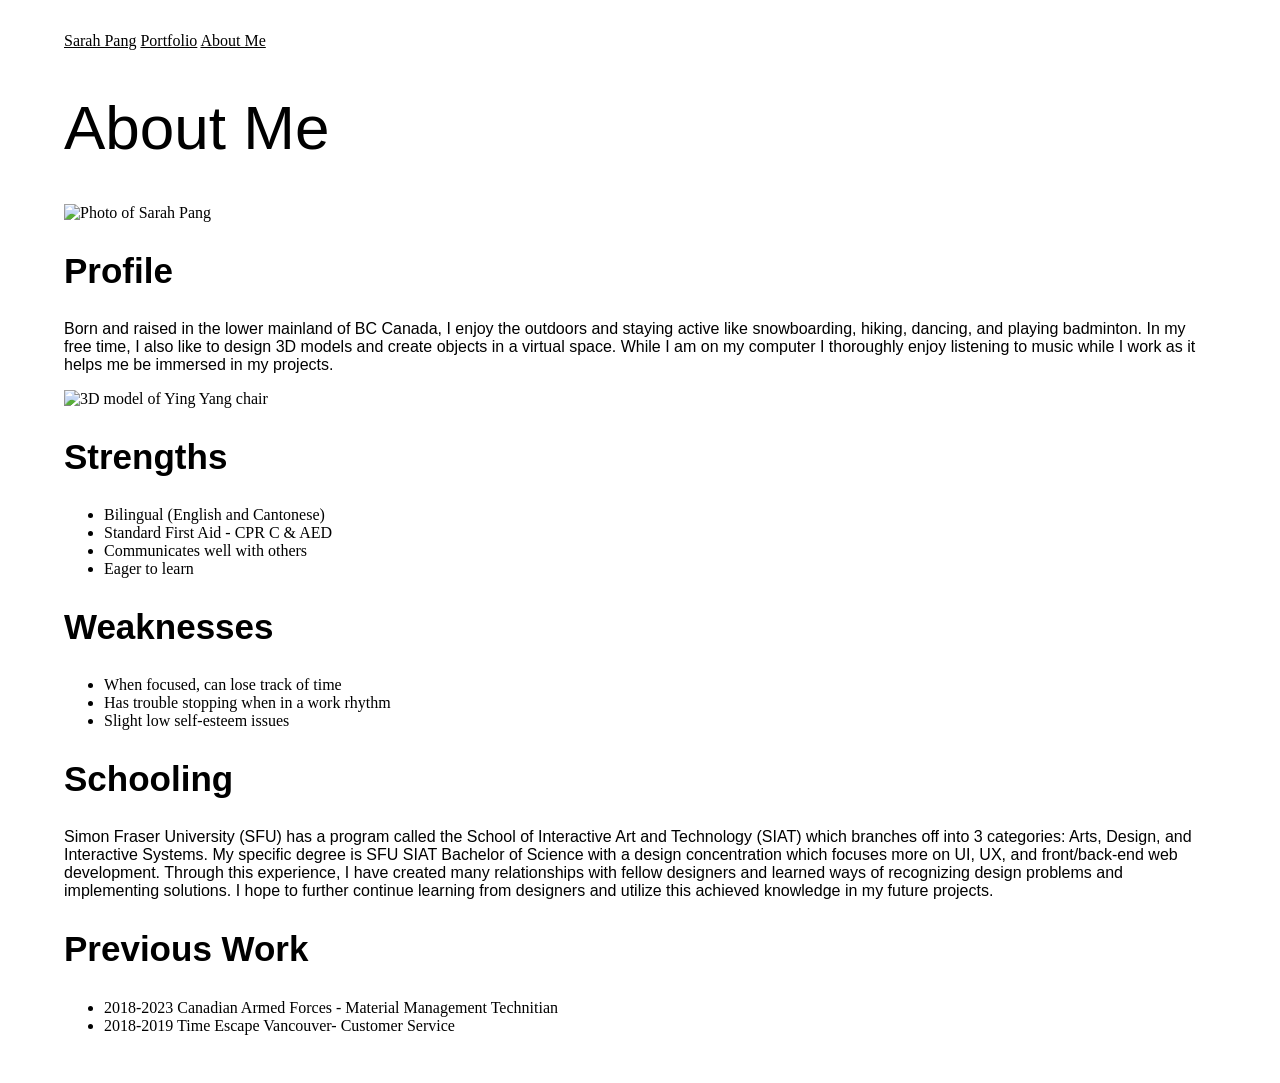
==== about.html @ 7519f3f8 "Add other html" ====
<!DOCTYPE HTML>
<html style="font-size: 16px;" lang="en">
    <head>
        <meta charset="utf-8">
        <meta name="viewport" content="width=device-width, initial-scale=1">
        <meta name="description" content="This is the landing page of Sarah Pang's portfolio.">

        <title>SP About</title>

        <link rel="stylesheet" href="css/main.css">
        <link rel="stylesheet" href="css/grids.css"> 
        <link rel="stylesheet" href="css/font.css">
    </head>

    <body>
        <header>
            <nav>
                <a href="index.html">Sarah Pang</a>
                <a href="portfolio.html">Portfolio</a>
                <a href="about.html">About Me</a>
            </nav>
        </header>

        <h1>About Me</h1>

        <img src="img/About/Sarah.jpg" alt="Photo of Sarah Pang">
        
        <h2>Profile</h2>
        <p>Born and raised in the lower mainland of BC Canada, I enjoy the outdoors and staying active like snowboarding, hiking, dancing, and playing badminton. In my free time, I also like to design 3D models and create objects in a virtual space. While I am on my computer I thoroughly enjoy listening to music while I work as it helps me be immersed in my projects.</p>

        <img src="img/About/YingYang.PNG" alt="3D model of Ying Yang chair">

        <h2>Strengths</h2>
        <ul>
            <li>Bilingual (English and Cantonese)</li>
            <li>Standard First Aid - CPR C & AED</li>
            <li>Communicates well with others</li>
            <li>Eager to learn</li>
        </ul>

        <h2>Weaknesses</h2>
        <ul>
            <li>When focused, can lose track of time</li>
            <li>Has trouble stopping when in a work rhythm</li>
            <li>Slight low self-esteem issues</li>
        </ul>

        <h2>Schooling</h2>
        <p>Simon Fraser University (SFU) has a program called the School of Interactive Art and Technology (SIAT) which branches off into 3 categories: Arts, Design, and Interactive Systems. My specific degree is SFU SIAT Bachelor of Science with a design concentration which focuses more on UI, UX, and front/back-end web development. Through this experience, I have created many relationships with fellow designers and learned ways of recognizing design problems and implementing solutions. I hope to further continue learning from designers and utilize this achieved knowledge in my future projects.</p>

        <h2>Previous Work</h2>
        <ul>
            <li>2018-2023 Canadian Armed Forces - Material Management Technitian</li>
            <li>2018-2019 Time Escape Vancouver- Customer Service</li>
        </ul>

    </body>

</html>
---- css/main.css ----
/* for all */
* {
    box-sizing: border-box;
}
/* for the site */
html{
    background-color: #ffffff;
    margin:2rem;
    margin-left: 4rem;
    margin-right: 4rem;
}

h1 {
    font-family: 'sohne', Arial, sans-serif;
    font-weight: 1;
    font-size: 62px;
}

h2{
    font-family: 'financier', Arial, sans-serif;
    font-weight:550;
    font-size: 35px;

}

h3{
    font-family: 'financier', Arial, sans-serif;
    font-weight: 1;
}

body {
    color: rgb(0, 0, 0);
    margin: 0;
    padding:0;
}

p{
    font-family: 'sohne', Arial, sans-serif;
}

a{
    color: black;
}

a.sarah:hover {
    background-color: #fff2df;
    font-style: italic;
}

.front-copy{
    margin-top: -2rem;
    max-width: 50%;
}

.fixed{
    position: fixed;
}

.resume {
    font-family: 'financier', Arial, sans-serif;
    font-size: 35px;
    border-radius: 1.5rem;
    display: flex;
    justify-content: center;
    text-decoration: underline;
    border: 2px solid rgb(0, 0, 0);
    max-width: 10rem;
    border-radius: 114px;
    padding-top: 0.5rem;
    padding-bottom: 0.8rem;
    padding-left: 1rem;
    padding-right: 1rem;
}

.resume:hover {
    background-color: #fff2df;
    font-style: italic;
    padding-bottom: 0.62rem;
}

.sliders{
    display: flex;
    position: relative;
    border-radius: 114px;
}

.projectLink:hover img.slideImg{
    background: none;
    filter: grayscale(0%);
    opacity: 1;
    transform: translate(-80%);
    transition: 0.4s;
}

img.slideImg{
    border-radius: 114px;
    filter: grayscale(100%);
    display: block;
}

.background-color{
    position: absolute;
    width: 437px;
    height: 228px;
    border-radius: 114px;
    background-color: #fff2df;
    z-index: -3;
}

.overlay-text{
    color: black;
    max-width: 15rem;
    margin-top: -1rem;
    transform: translate(9rem);
    position: absolute;
    font-style: italic;
}

.block1{
    padding: 1rem;
}

.block2{
    padding: 0.4rem;
}
/* -------------------------------------- RESPONSIVE ------------------------------------- */
---- css/grids.css ----
.grid-container-main{
    display: grid;
    grid-template-columns: 40% 30% 30%;
}

.grid-container-sliders{
  display: grid;
  grid-template-columns: auto;
}

.grid-container{
  display: grid;
  grid-template-columns: 38% 20% auto auto auto;
}

.grid-container-precendents{
  display: grid;
  padding-left: 5rem;
  grid-template-columns: auto 10% auto 10% auto;
}

.grid-item-line{
  padding-left: 50%;
}

.grid-container-mockups{
  display: grid;
  grid-template-columns: auto auto auto auto;
}

.grid-container-project{
  display: grid;
  grid-template-columns: 37% 4% auto auto;
}

.grid-item{
  background-color: rgba(255, 255, 255, 0);
}

.grid-item-mockups{
  padding-left: 2vw;
  justify-content: right;
}
---- css/font.css ----
@font-face {
    font-family: "sohne";
    font-style: normal;
    src: url(/font/testsohne-buch-webfont.woff) format("woff"),
    url(/font/testsohne-buch-webfont.woff2) format("woff2");
    font-display: swap;
  }


@font-face {
    font-family: "financier";
    font-style: normal;
    src: url(/font/testfinanciertext-regular-webfont.woff) format("woff"),
    url(/font/testfinanciertext-regular-webfont.woff2) format("woff2");
    font-display: swap;
  }

@font-face {
    font-family: "financier";
    font-style: italic;
    src: url(/font/test-financier-text-regular-italic.woff2) format("woff2");
}
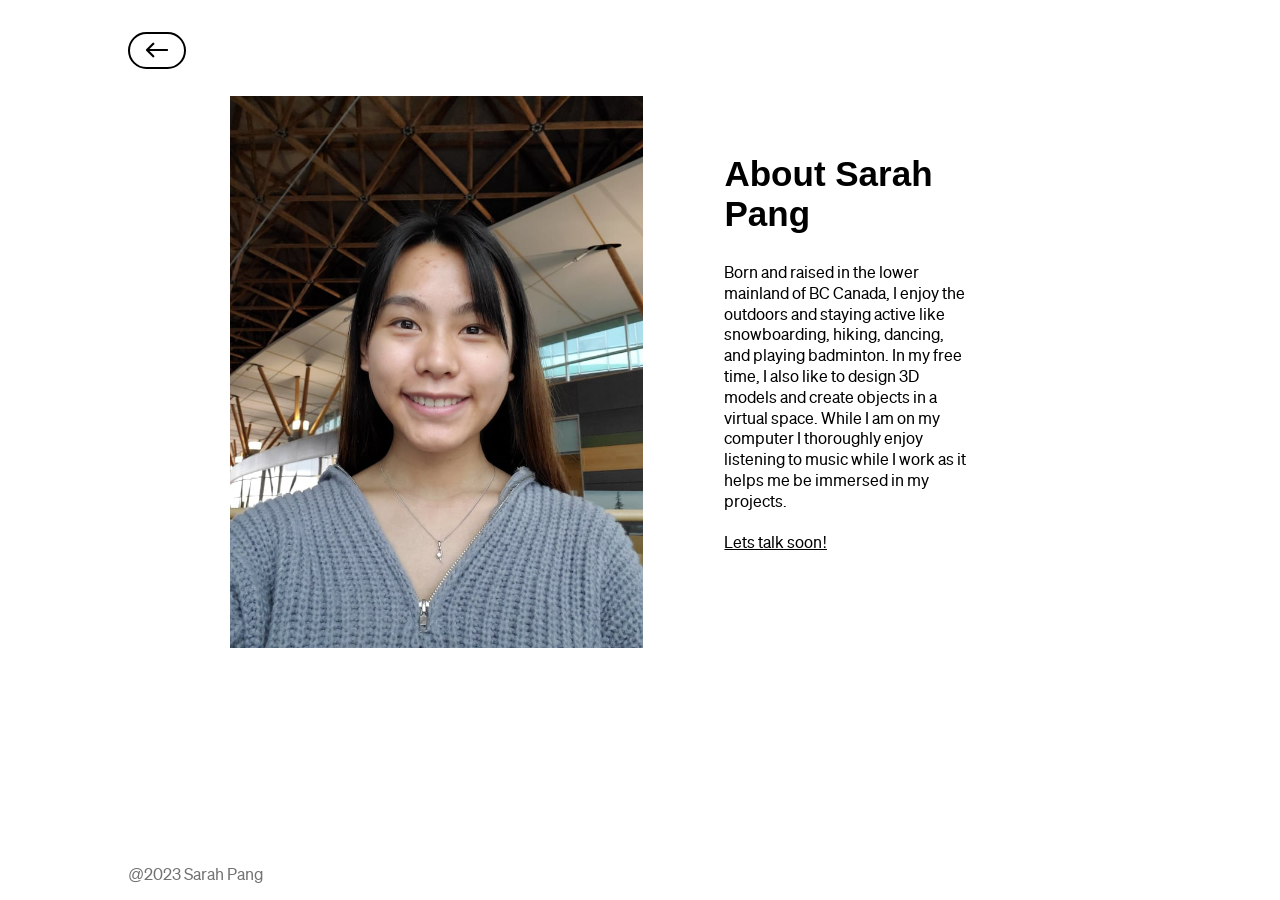
==== commit 8a9ead9b: "improving About + Index" ====
--- a/about.html
+++ b/about.html
@@ -3,57 +3,39 @@
     <head>
         <meta charset="utf-8">
         <meta name="viewport" content="width=device-width, initial-scale=1">
-        <meta name="description" content="This is the landing page of Sarah Pang's portfolio.">
+        <meta name="description" content="This is the about page of Sarah Pang's portfolio.">
 
         <title>SP About</title>
 
         <link rel="stylesheet" href="css/main.css">
         <link rel="stylesheet" href="css/grids.css"> 
         <link rel="stylesheet" href="css/font.css">
+        <link rel="stylesheet" href="css/projects.css">
     </head>
 
     <body>
         <header>
             <nav>
-                <a href="index.html">Sarah Pang</a>
-                <a href="portfolio.html">Portfolio</a>
-                <a href="about.html">About Me</a>
+                <a href="index.html" class="backButton"><img src="/img/common/back button.png" alt="back button image"></a>
             </nav>
         </header>
-
-        <h1>About Me</h1>
-
-        <img src="img/About/Sarah.jpg" alt="Photo of Sarah Pang">
-        
-        <h2>Profile</h2>
-        <p>Born and raised in the lower mainland of BC Canada, I enjoy the outdoors and staying active like snowboarding, hiking, dancing, and playing badminton. In my free time, I also like to design 3D models and create objects in a virtual space. While I am on my computer I thoroughly enjoy listening to music while I work as it helps me be immersed in my projects.</p>
-
-        <img src="img/About/YingYang.PNG" alt="3D model of Ying Yang chair">
-
-        <h2>Strengths</h2>
-        <ul>
-            <li>Bilingual (English and Cantonese)</li>
-            <li>Standard First Aid - CPR C & AED</li>
-            <li>Communicates well with others</li>
-            <li>Eager to learn</li>
-        </ul>
-
-        <h2>Weaknesses</h2>
-        <ul>
-            <li>When focused, can lose track of time</li>
-            <li>Has trouble stopping when in a work rhythm</li>
-            <li>Slight low self-esteem issues</li>
-        </ul>
-
-        <h2>Schooling</h2>
-        <p>Simon Fraser University (SFU) has a program called the School of Interactive Art and Technology (SIAT) which branches off into 3 categories: Arts, Design, and Interactive Systems. My specific degree is SFU SIAT Bachelor of Science with a design concentration which focuses more on UI, UX, and front/back-end web development. Through this experience, I have created many relationships with fellow designers and learned ways of recognizing design problems and implementing solutions. I hope to further continue learning from designers and utilize this achieved knowledge in my future projects.</p>
-
-        <h2>Previous Work</h2>
-        <ul>
-            <li>2018-2023 Canadian Armed Forces - Material Management Technitian</li>
-            <li>2018-2019 Time Escape Vancouver- Customer Service</li>
-        </ul>
-
+        <div class="block3"></div>
+        <div class="grid-container-about">
+            <div class="grid-item-sarah">
+                <div class="block3"></div>
+                <img src="img/About/Sarah.jpg" alt="Photo of Sarah Pang" width="412.8" height="552" class="sarah">
+            </div>
+            <div class="grid-item-about">
+                <h2>About Sarah Pang</h2>
+                <p class="p-project">Born and raised in the lower mainland of BC Canada, I enjoy the outdoors and staying active like snowboarding, hiking, dancing, and playing badminton. In my free time, I also like to design 3D models and create objects in a virtual space. While I am on my computer I thoroughly enjoy listening to music while I work as it helps me be immersed in my projects.
+                </br></br>
+                <a class="text" href="mailto:pang.sarah609@gmail.com">Lets talk soon!</a>
+                </p>
+            </div>
+        </div>
+        <div>
+            <p class="mark">@2023 Sarah Pang</p>
+        </div>
     </body>
 
 </html>
--- a/css/main.css
+++ b/css/main.css
@@ -6,14 +6,23 @@
 html{
     background-color: #ffffff;
     margin:2rem;
-    margin-left: 4rem;
-    margin-right: 4rem;
+    margin-left: 8rem;
+    margin-right: 8rem;
 }
 
-h1 {
+h1{
     font-family: 'sohne', Arial, sans-serif;
     font-weight: 1;
     font-size: 62px;
+    line-height: 4.3rem;
+}
+
+h4{
+    font-family: 'sohne', Arial, sans-serif;
+    font-weight: 1;
+    font-size: 35px;
+    line-height: 2.5rem;
+    margin-top: -2.5rem;
 }
 
 h2{
@@ -42,14 +51,14 @@
     color: black;
 }
 
-a.sarah:hover {
+a.text:hover {
     background-color: #fff2df;
     font-style: italic;
 }
 
 .front-copy{
     margin-top: -2rem;
-    max-width: 50%;
+    max-width: 60%;
 }
 
 .fixed{
@@ -123,4 +132,14 @@
 .block2{
     padding: 0.4rem;
 }
+
+.slider-block{
+    padding: 2rem;
+}
+
+.mark{
+    position: fixed;
+    bottom: 0;
+    color: rgb(114, 114, 114);
+}
 /* -------------------------------------- RESPONSIVE ------------------------------------- */
--- a/css/grids.css
+++ b/css/grids.css
@@ -40,4 +40,20 @@
 .grid-item-mockups{
   padding-left: 2vw;
   justify-content: right;
+}
+
+.grid-container-about{
+  display: grid;
+  grid-template-columns: auto auto;
+  justify-items: center;
+  padding-left: 10%;
+  padding-right: 10%;
+}
+.grid-item-sarah{
+  justify-self: right;
+  padding-left: 30%;
+}
+.grid-item-about{
+  padding-top: 15%;
+  max-width: 60%;
 }
--- a/css/font.css
+++ b/css/font.css
@@ -6,17 +6,27 @@
     font-display: swap;
   }
 
+@font-face {
+  font-family: "sohne mono";
+  font-style: italic;
+  src: url(/font/test-soehne-mono-buch-kursiv.woff) format("woff"),
+  url(/font/test-soehne-mono-buch-kursiv.woff2) format("woff2");
+  font-display: swap;
+}
+
 
 @font-face {
-    font-family: "financier";
+    font-family: "sohne mono";
     font-style: normal;
-    src: url(/font/testfinanciertext-regular-webfont.woff) format("woff"),
-    url(/font/testfinanciertext-regular-webfont.woff2) format("woff2");
+    src: url(/font/test-soehne-mono-buch.woff) format("woff"),
+    url(/font/test-soehne-mono-buch.woff2) format("woff2");
     font-display: swap;
-  }
+}
 
 @font-face {
-    font-family: "financier";
-    font-style: italic;
-    src: url(/font/test-financier-text-regular-italic.woff2) format("woff2");
+  font-family: "sohne mono";
+  font-style: italic;
+  src: url(/font/test-soehne-mono-buch-kursiv.woff) format("woff"),
+  url(/font/test-soehne-mono-buch-kursiv.woff2) format("woff2");
+  font-display: swap;
 }
--- a/css/projects.css
+++ b/css/projects.css
@@ -0,0 +1,68 @@
+a h2{
+    top: 0.3rem;
+    margin-left: 1rem;
+    position: fixed;
+}
+header{
+    position: fixed;
+    z-index: 1;
+}
+
+.backButton {
+    position: fixed;
+    top: 2rem;
+    padding-left: 1rem;
+    padding-top: 0.5rem;
+    padding-bottom: 0.3rem;
+    padding-right: 1rem;
+    border-radius: 114px;
+    background-color: white;
+    border: 2px solid rgb(0, 0, 0);
+}
+
+.backButton:hover {
+    background-color: #fff2df;
+}
+
+.project-head{
+    font-size: 3rem;
+    text-align: center;
+}
+
+video{
+    top: 2rem;
+    width: 100%;
+    height: auto;
+    z-index: -1;
+}
+
+p.p-project{
+    line-height: 1.3rem;
+}
+
+.about-project-body{
+    padding-left: 3rem;
+}
+
+li{
+    font-family: 'sohne', Arial, sans-serif;
+    line-height: 1.3rem;
+}
+
+.sarah{
+    padding-right: 0;
+    margin-right: 0;
+    right: 0;
+}
+
+.type{
+    text-align: right;
+}
+
+.block3{
+    padding: 1rem;
+}
+
+.block4{
+    padding: 2rem;
+}
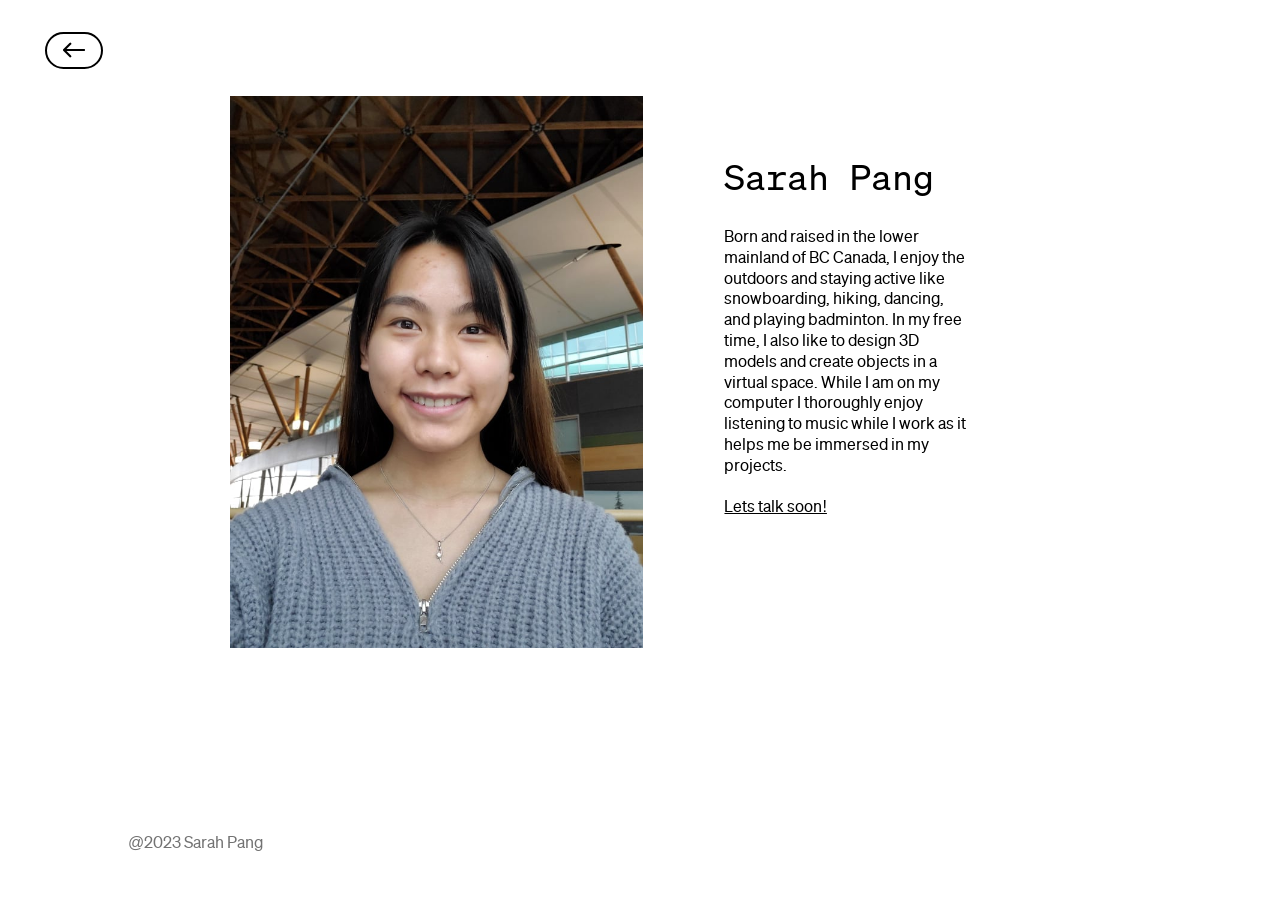
==== commit 9e09088e: "adding footer" ====
--- a/about.html
+++ b/about.html
@@ -26,16 +26,18 @@
                 <img src="img/About/Sarah.jpg" alt="Photo of Sarah Pang" width="412.8" height="552" class="sarah">
             </div>
             <div class="grid-item-about">
-                <h2>About Sarah Pang</h2>
+                <h2>Sarah Pang</h2>
                 <p class="p-project">Born and raised in the lower mainland of BC Canada, I enjoy the outdoors and staying active like snowboarding, hiking, dancing, and playing badminton. In my free time, I also like to design 3D models and create objects in a virtual space. While I am on my computer I thoroughly enjoy listening to music while I work as it helps me be immersed in my projects.
                 </br></br>
                 <a class="text" href="mailto:pang.sarah609@gmail.com">Lets talk soon!</a>
                 </p>
             </div>
         </div>
-        <div>
+        <!-- <div>
             <p class="mark">@2023 Sarah Pang</p>
-        </div>
+        </div> -->
     </body>
-
+    <footer>
+        <p class="mark">@2023 Sarah Pang</p>
+    </footer>
 </html>
--- a/css/main.css
+++ b/css/main.css
@@ -6,8 +6,8 @@
 html{
     background-color: #ffffff;
     margin:2rem;
-    margin-left: 8rem;
-    margin-right: 8rem;
+    margin-left: 10%;
+    margin-right: 10%;
 }
 
 h1{
@@ -26,14 +26,14 @@
 }
 
 h2{
-    font-family: 'financier', Arial, sans-serif;
+    font-family: 'sohne mono', Arial, sans-serif;
     font-weight:550;
     font-size: 35px;
 
 }
 
 h3{
-    font-family: 'financier', Arial, sans-serif;
+    font-family: 'sohne mono', Arial, sans-serif;
     font-weight: 1;
 }
 
@@ -66,7 +66,7 @@
 }
 
 .resume {
-    font-family: 'financier', Arial, sans-serif;
+    font-family: 'sohne mono', Arial, sans-serif;
     font-size: 35px;
     border-radius: 1.5rem;
     display: flex;
@@ -77,14 +77,13 @@
     border-radius: 114px;
     padding-top: 0.5rem;
     padding-bottom: 0.8rem;
-    padding-left: 1rem;
-    padding-right: 1rem;
+    padding-left: 5.5rem;
+    padding-right: 5.5rem;
 }
 
 .resume:hover {
     background-color: #fff2df;
     font-style: italic;
-    padding-bottom: 0.62rem;
 }
 
 .sliders{
@@ -119,7 +118,7 @@
 .overlay-text{
     color: black;
     max-width: 15rem;
-    margin-top: -1rem;
+    margin-top: -1.6rem;
     transform: translate(9rem);
     position: absolute;
     font-style: italic;
@@ -137,9 +136,13 @@
     padding: 2rem;
 }
 
+footer{
+    color: rgb(114, 114, 114);
+}
+
 .mark{
     position: fixed;
-    bottom: 0;
+    bottom: 2rem;
     color: rgb(114, 114, 114);
 }
 /* -------------------------------------- RESPONSIVE ------------------------------------- */
--- a/css/grids.css
+++ b/css/grids.css
@@ -34,12 +34,11 @@
 }
 
 .grid-item{
-  background-color: rgba(255, 255, 255, 0);
+  padding-right: 5%;
 }
 
 .grid-item-mockups{
-  padding-left: 2vw;
-  justify-content: right;
+  padding-right: 2vw;
 }
 
 .grid-container-about{
--- a/css/font.css
+++ b/css/font.css
@@ -6,13 +6,13 @@
     font-display: swap;
   }
 
-@font-face {
-  font-family: "sohne mono";
+/* @font-face {
+  font-family: "sohne";
   font-style: italic;
-  src: url(/font/test-soehne-mono-buch-kursiv.woff) format("woff"),
-  url(/font/test-soehne-mono-buch-kursiv.woff2) format("woff2");
+  src: url(/font/test-soehne-buch-kursiv.woff) format("woff"),
+  url(/font/test-soehne-buch-kursiv.woff2) format("woff2");
   font-display: swap;
-}
+} */
 
 
 @font-face {
--- a/css/projects.css
+++ b/css/projects.css
@@ -10,6 +10,7 @@
 
 .backButton {
     position: fixed;
+    margin-left: -6.5%;
     top: 2rem;
     padding-left: 1rem;
     padding-top: 0.5rem;
@@ -22,6 +23,37 @@
 
 .backButton:hover {
     background-color: #fff2df;
+}
+
+.navbar {
+    position: fixed;
+    height: 100%;
+    float: left;
+    list-style-type: none;
+    margin-top: 2.1rem;
+    margin-left: -10%;
+}
+
+.navbar li {
+    display: block;
+}
+
+.navbar a {
+    font-family: 'sohne mono', Arial, sans-serif;
+    display: block;
+    color: rgb(0, 0, 0);
+    text-align: center;
+    padding: 10px 16px;
+    text-decoration: none;
+    border: 2px solid rgb(235, 235, 235);
+    border-radius: 114px;
+    margin-bottom: 1rem;
+}
+
+.navbar a:hover {
+    background-color: #fff2df;
+    font-style: italic;
+    border-radius: 114px;
 }
 
 .project-head{
